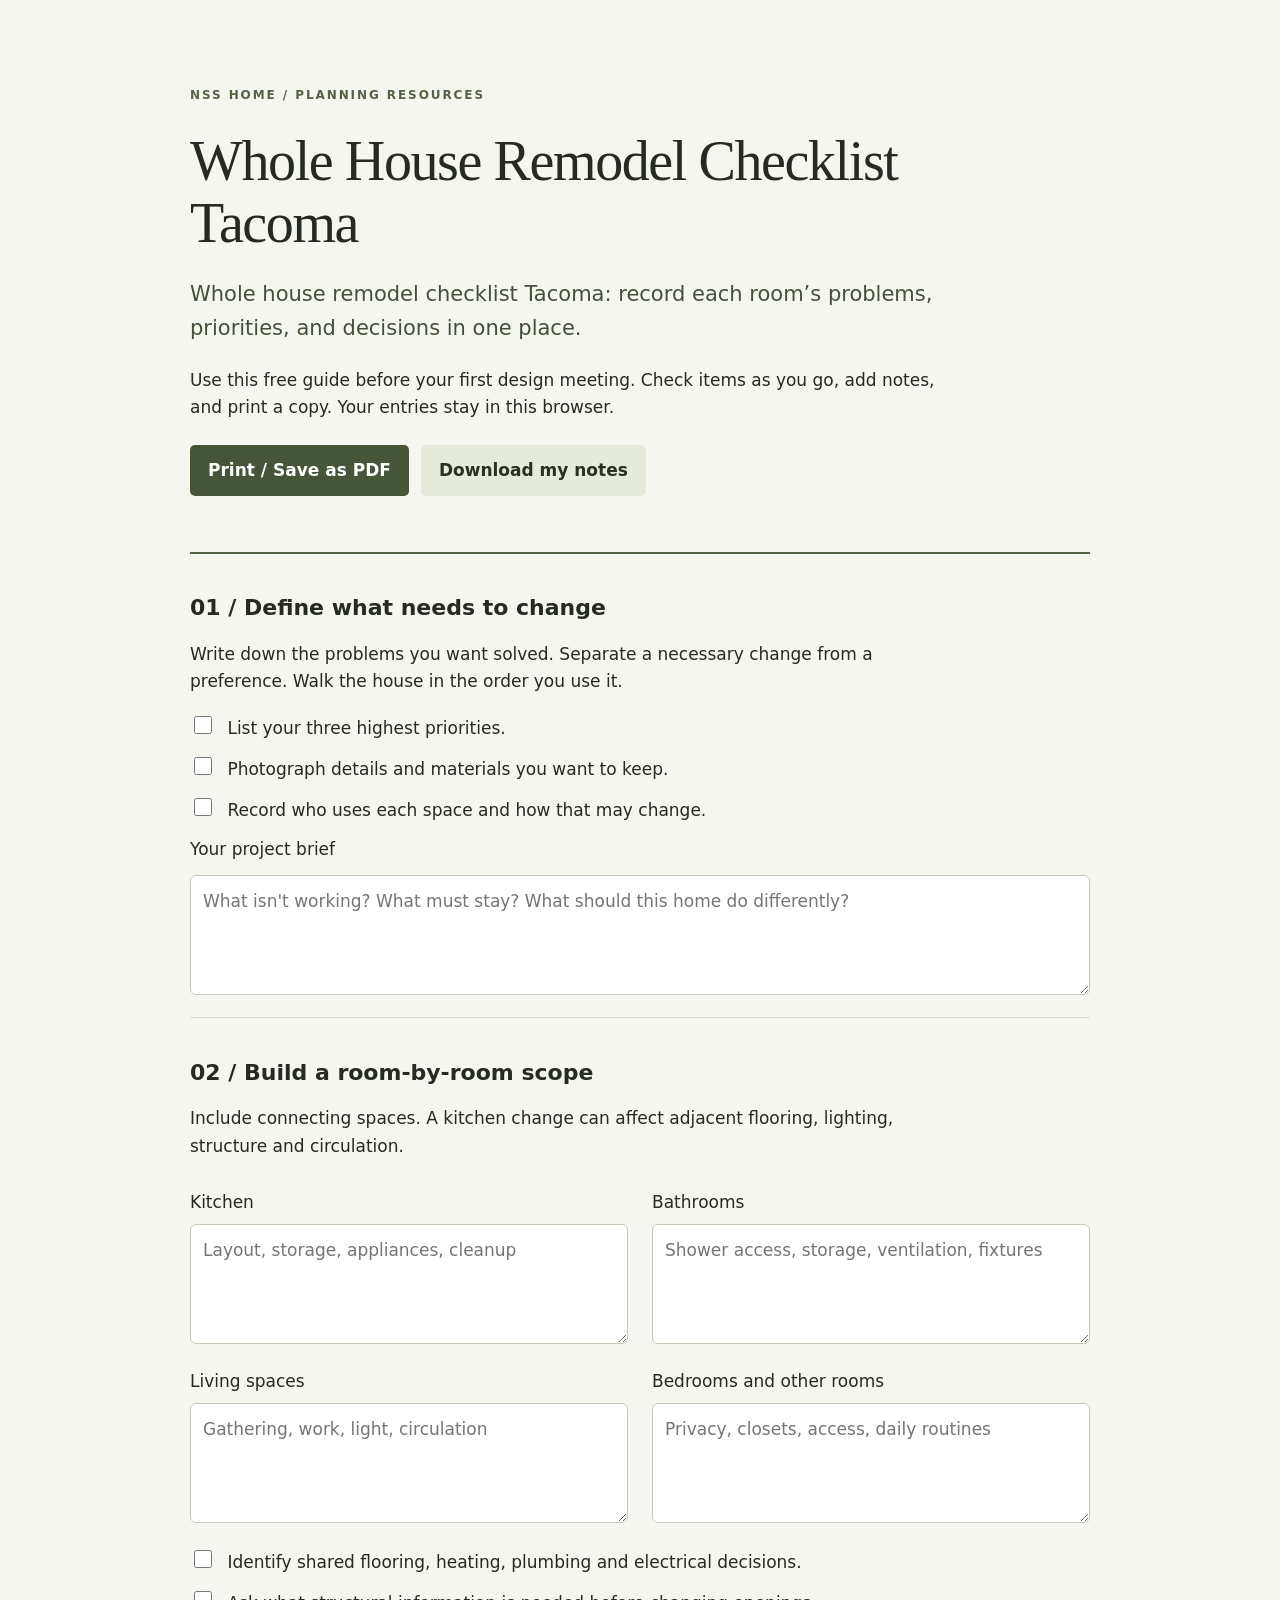
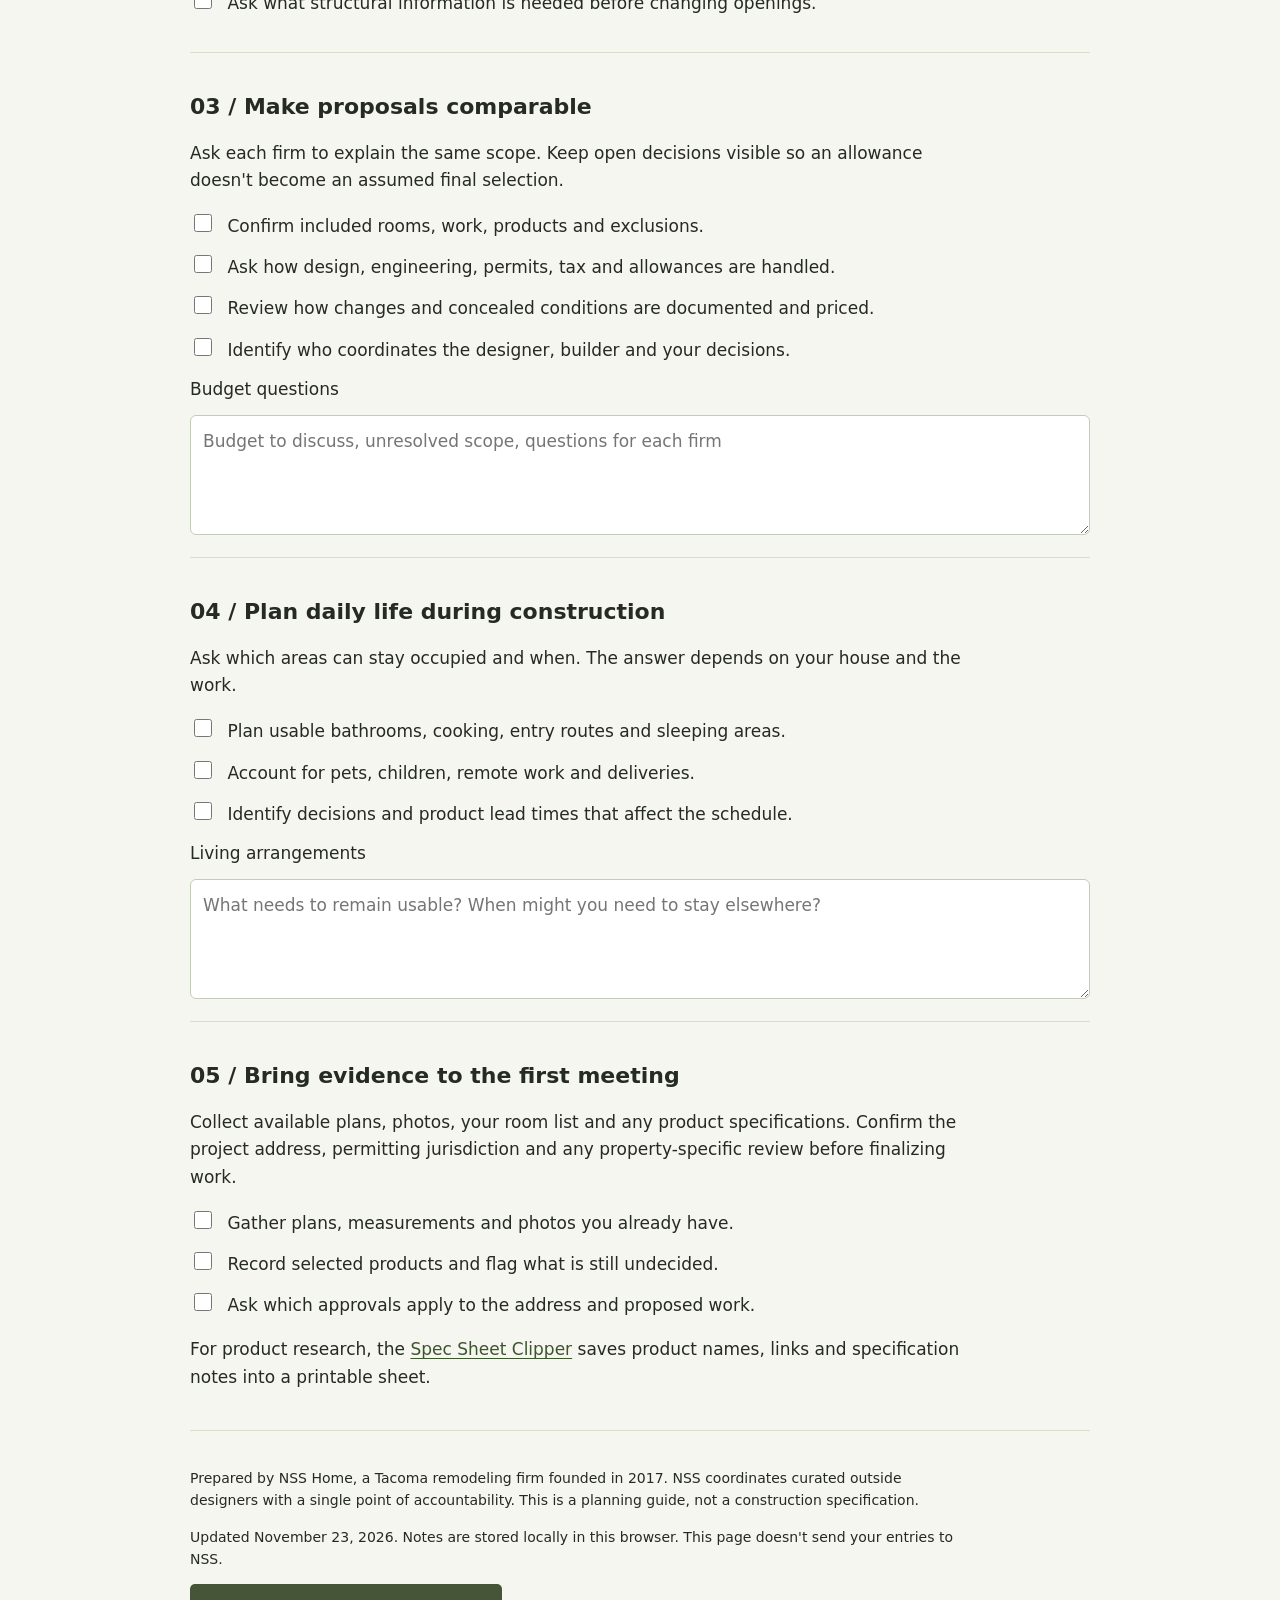
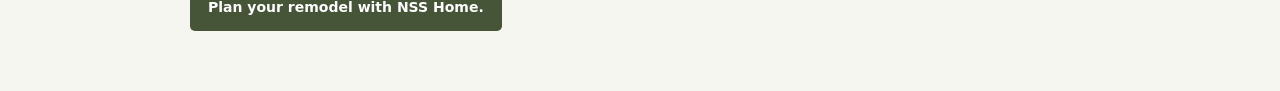
==== index.html @ 5cb838ed "Publish NSS remodel checklist and Spec Sheet Clipper resources" ====
<!doctype html><html lang="en"><head><meta charset="utf-8"><meta name="viewport" content="width=device-width,initial-scale=1"><title>Whole House Remodel Checklist Tacoma | NSS Home</title><meta name="description" content="Whole house remodel checklist Tacoma: a free room-by-room planning guide. Define scope, selections, budget questions and living arrangements before construction."><meta name="robots" content="index,follow"><link rel="canonical" href="https://noblesolidsurface-lang.github.io/nss-remodel-planning/"><link rel="stylesheet" href="style.css"></head><body><main><header><span class="brand">NSS HOME / PLANNING RESOURCES</span><h1>Whole House Remodel Checklist Tacoma</h1><p class="lead">Whole house remodel checklist Tacoma: record each room’s problems, priorities, and decisions in one place.</p><p>Use this free guide before your first design meeting. Check items as you go, add notes, and print a copy. Your entries stay in this browser.</p><div class="actions"><button id="print">Print / Save as PDF</button><button id="download" class="secondary">Download my notes</button></div></header>
<section><h2>01 / Define what needs to change</h2><p>Write down the problems you want solved. Separate a necessary change from a preference. Walk the house in the order you use it.</p><label><input type="checkbox" id="goals"> List your three highest priorities.</label><label><input type="checkbox" id="keep"> Photograph details and materials you want to keep.</label><label><input type="checkbox" id="people"> Record who uses each space and how that may change.</label><label for="brief">Your project brief</label><textarea id="brief" placeholder="What isn't working? What must stay? What should this home do differently?"></textarea></section>
<section><h2>02 / Build a room-by-room scope</h2><p>Include connecting spaces. A kitchen change can affect adjacent flooring, lighting, structure and circulation.</p><div class="rooms"><label>Kitchen<textarea id="kitchen" placeholder="Layout, storage, appliances, cleanup"></textarea></label><label>Bathrooms<textarea id="baths" placeholder="Shower access, storage, ventilation, fixtures"></textarea></label><label>Living spaces<textarea id="living" placeholder="Gathering, work, light, circulation"></textarea></label><label>Bedrooms and other rooms<textarea id="other" placeholder="Privacy, closets, access, daily routines"></textarea></label></div><label><input type="checkbox" id="systems"> Identify shared flooring, heating, plumbing and electrical decisions.</label><label><input type="checkbox" id="structure"> Ask what structural information is needed before changing openings.</label></section>
<section><h2>03 / Make proposals comparable</h2><p>Ask each firm to explain the same scope. Keep open decisions visible so an allowance doesn't become an assumed final selection.</p><label><input type="checkbox" id="scope"> Confirm included rooms, work, products and exclusions.</label><label><input type="checkbox" id="fees"> Ask how design, engineering, permits, tax and allowances are handled.</label><label><input type="checkbox" id="changes"> Review how changes and concealed conditions are documented and priced.</label><label><input type="checkbox" id="owner"> Identify who coordinates the designer, builder and your decisions.</label><label for="budget">Budget questions</label><textarea id="budget" placeholder="Budget to discuss, unresolved scope, questions for each firm"></textarea></section>
<section><h2>04 / Plan daily life during construction</h2><p>Ask which areas can stay occupied and when. The answer depends on your house and the work.</p><label><input type="checkbox" id="access"> Plan usable bathrooms, cooking, entry routes and sleeping areas.</label><label><input type="checkbox" id="pets"> Account for pets, children, remote work and deliveries.</label><label><input type="checkbox" id="schedule"> Identify decisions and product lead times that affect the schedule.</label><label for="life">Living arrangements</label><textarea id="life" placeholder="What needs to remain usable? When might you need to stay elsewhere?"></textarea></section>
<section><h2>05 / Bring evidence to the first meeting</h2><p>Collect available plans, photos, your room list and any product specifications. Confirm the project address, permitting jurisdiction and any property-specific review before finalizing work.</p><label><input type="checkbox" id="docs"> Gather plans, measurements and photos you already have.</label><label><input type="checkbox" id="selections"> Record selected products and flag what is still undecided.</label><label><input type="checkbox" id="approval"> Ask which approvals apply to the address and proposed work.</label><p>For product research, the <a href="spec-sheet-clipper/">Spec Sheet Clipper</a> saves product names, links and specification notes into a printable sheet.</p></section>
<p id="status" role="status" aria-live="polite"></p><footer><p>Prepared by NSS Home, a Tacoma remodeling firm founded in 2017. NSS coordinates curated outside designers with a single point of accountability. This is a planning guide, not a construction specification.</p><p>Updated November 23, 2026. Notes are stored locally in this browser. This page doesn't send your entries to NSS.</p><a class="button" href="https://nsshome.co/whole-house-remodeling">Plan your remodel with NSS Home.</a></footer></main><script src="checklist.js"></script></body></html>
---- style.css ----
:root{font:17px/1.6 system-ui,sans-serif;color:#252a22;background:#f6f6f0}*{box-sizing:border-box}body{margin:0}main{width:min(100% - 40px,900px);margin:60px auto}header{padding:20px 0 32px;border-bottom:2px solid #556246}.brand{font-size:12px;letter-spacing:.16em;font-weight:750;color:#556246}h1{font:clamp(34px,5vw,56px)/1.1 Georgia,serif;max-width:800px;letter-spacing:-.025em;margin:24px 0}h2{font-size:22px;line-height:1.3}h3{font-size:18px}.lead{font-size:21px;color:#43513a}section{padding:22px 0;border-bottom:1px solid #d8dece}p{max-width:780px}label{display:block;margin:12px 0}input[type=checkbox]{width:18px;height:18px;margin-right:10px;accent-color:#465c36}textarea{font:inherit;display:block;width:100%;min-height:120px;padding:12px;border:1px solid #c4cdb9;border-radius:6px;resize:vertical;background:#fff;color:inherit;margin-top:8px}.rooms{display:grid;grid-template-columns:1fr 1fr;gap:0 24px}.actions{display:flex;flex-wrap:wrap;gap:12px;margin:24px 0}button,.button{font:inherit;font-weight:650;padding:12px 18px;background:#465538;color:#fff;border:0;border-radius:5px;cursor:pointer;display:inline-block;text-decoration:none}button.secondary{background:#e5eadc;color:#273220}a{color:#3d552e;text-underline-offset:3px}button:focus-visible,a:focus-visible{outline:3px solid #c18d30;outline-offset:4px}footer{margin-top:36px;font-size:14px}li{margin:10px 0}.callout{background:#e8eddf;padding:20px;border-radius:8px}code{font-size:.9em}#status{font-size:14px}@media(max-width:620px){main{margin-top:24px}.rooms{grid-template-columns:1fr}}@media print{body{background:#fff}main{width:100%;margin:0;font-size:11pt}h1{font-size:26pt}.actions,#status{display:none}section{break-inside:avoid}textarea{border:1px solid #aaa;min-height:60px}footer .button{background:transparent;color:black;padding:0}}
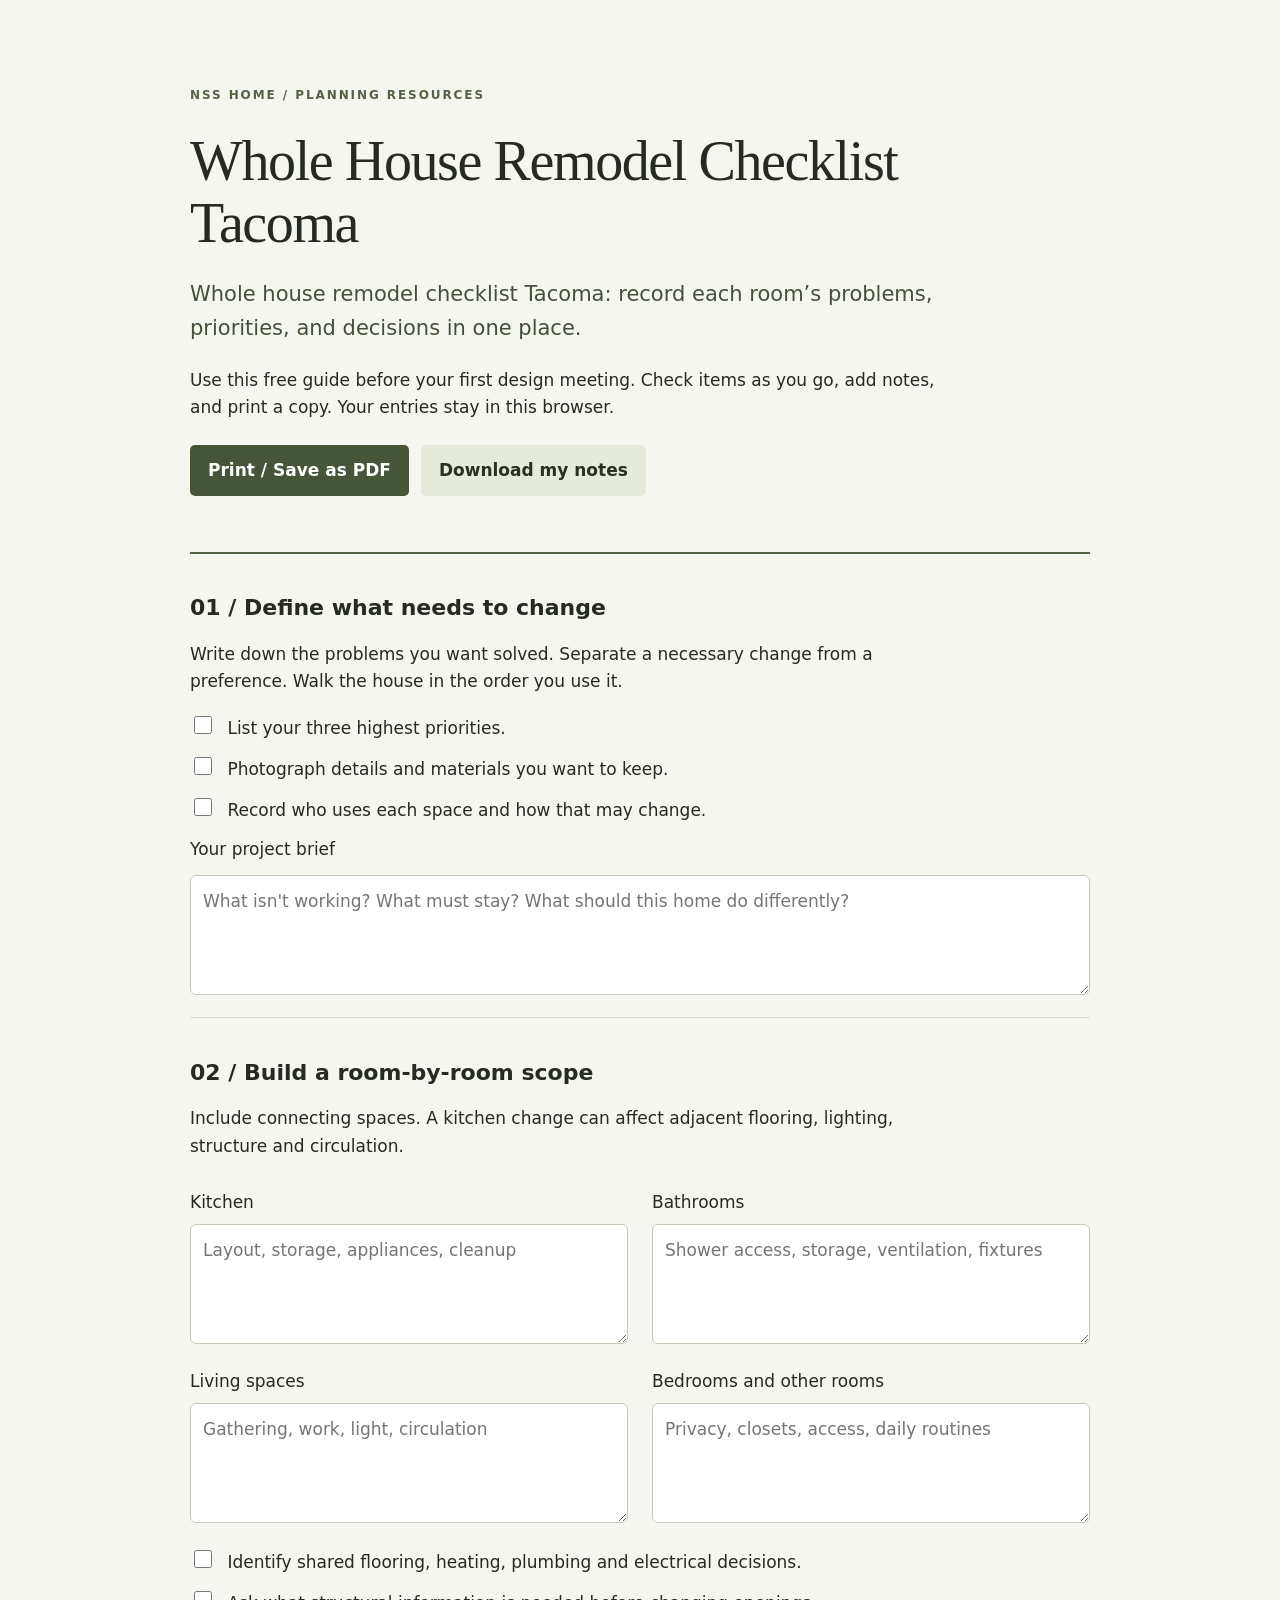
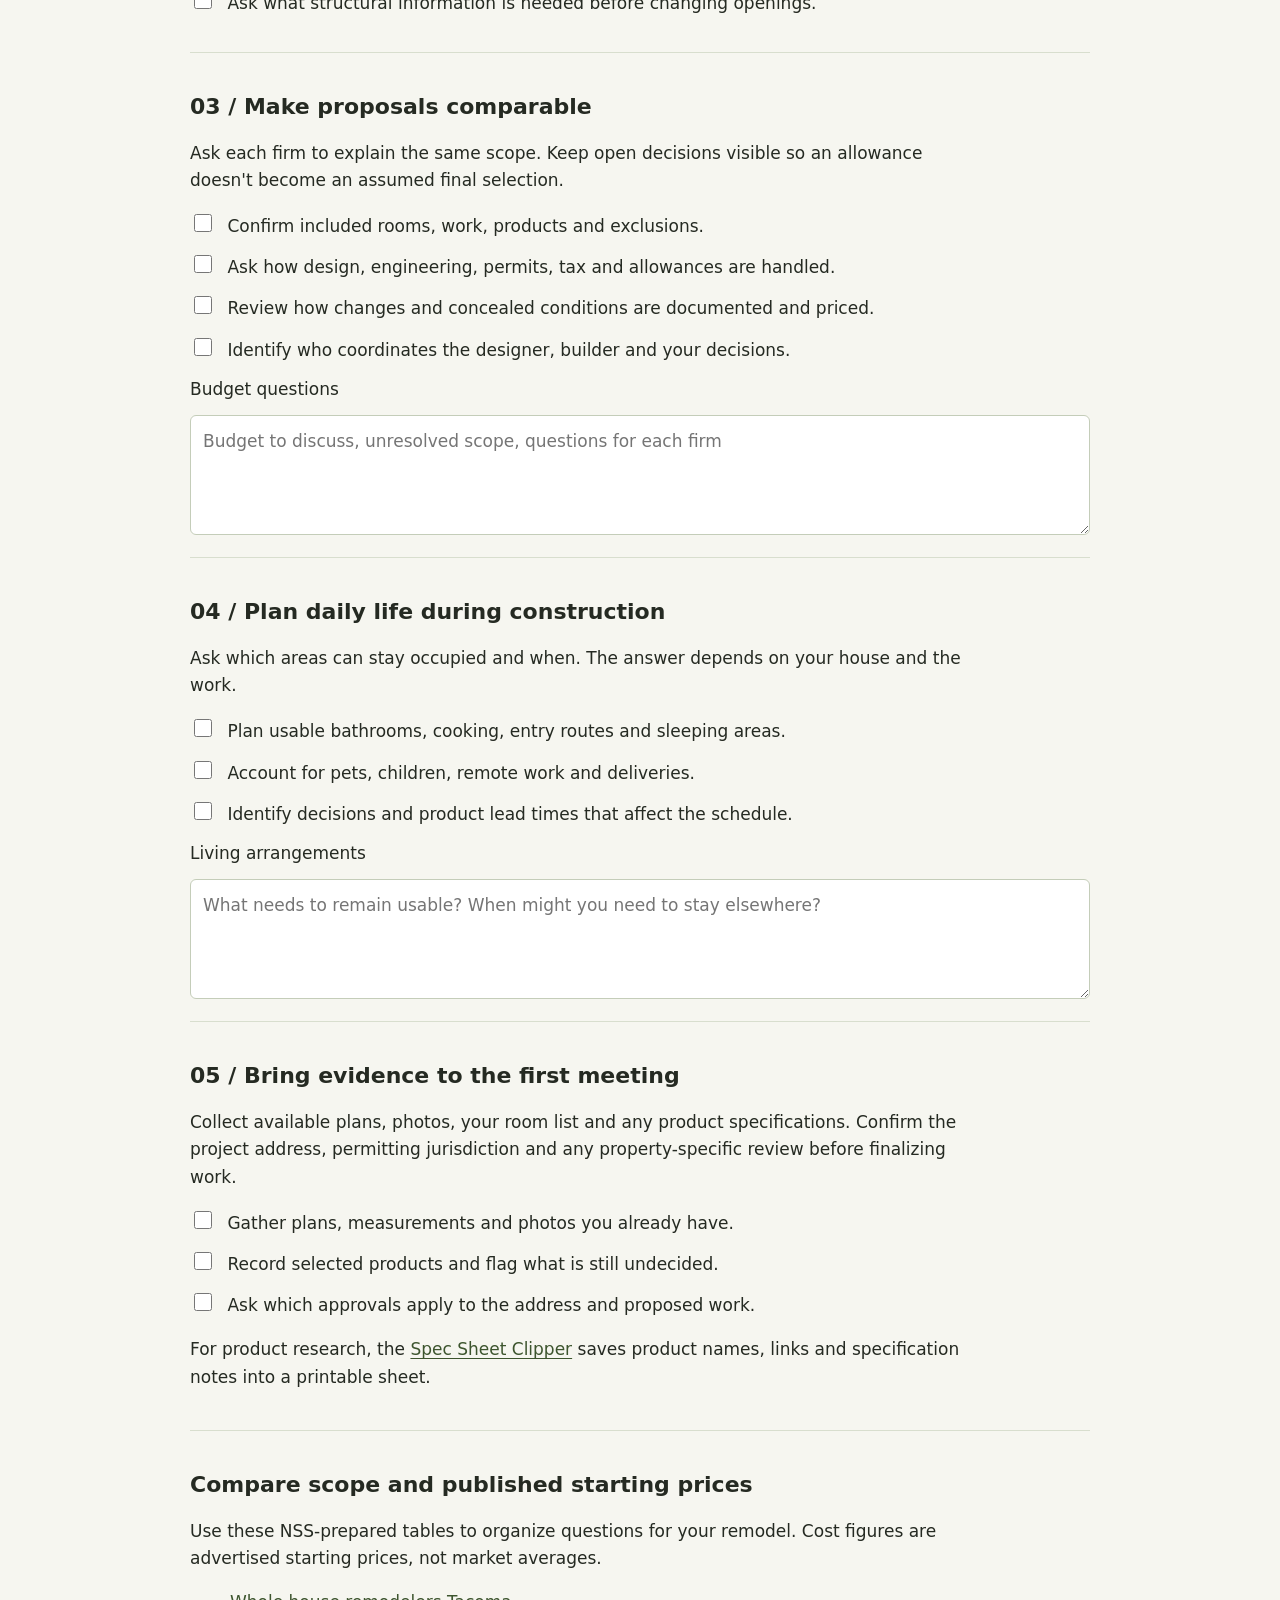
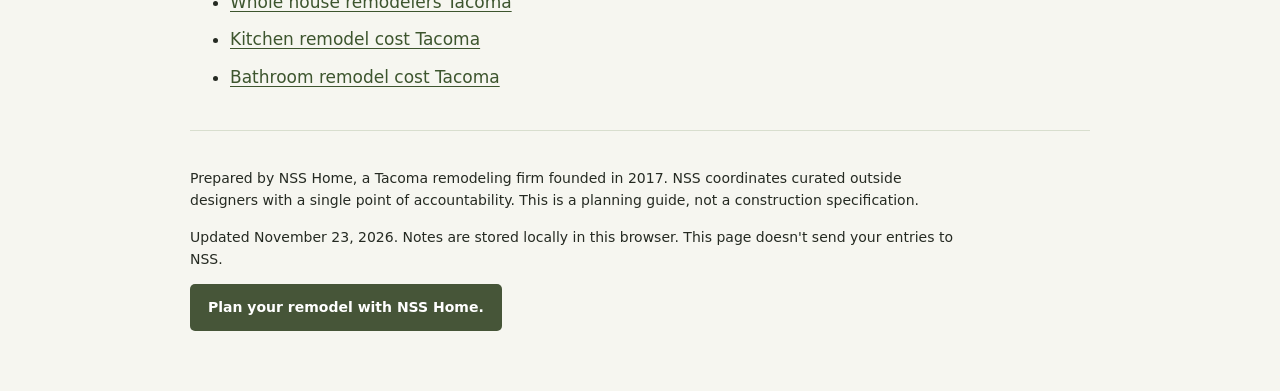
==== commit 58aefeb2: "Link public scope and cost comparison resources" ====
--- a/index.html
+++ b/index.html
@@ -4,4 +4,5 @@
 <section><h2>03 / Make proposals comparable</h2><p>Ask each firm to explain the same scope. Keep open decisions visible so an allowance doesn't become an assumed final selection.</p><label><input type="checkbox" id="scope"> Confirm included rooms, work, products and exclusions.</label><label><input type="checkbox" id="fees"> Ask how design, engineering, permits, tax and allowances are handled.</label><label><input type="checkbox" id="changes"> Review how changes and concealed conditions are documented and priced.</label><label><input type="checkbox" id="owner"> Identify who coordinates the designer, builder and your decisions.</label><label for="budget">Budget questions</label><textarea id="budget" placeholder="Budget to discuss, unresolved scope, questions for each firm"></textarea></section>
 <section><h2>04 / Plan daily life during construction</h2><p>Ask which areas can stay occupied and when. The answer depends on your house and the work.</p><label><input type="checkbox" id="access"> Plan usable bathrooms, cooking, entry routes and sleeping areas.</label><label><input type="checkbox" id="pets"> Account for pets, children, remote work and deliveries.</label><label><input type="checkbox" id="schedule"> Identify decisions and product lead times that affect the schedule.</label><label for="life">Living arrangements</label><textarea id="life" placeholder="What needs to remain usable? When might you need to stay elsewhere?"></textarea></section>
 <section><h2>05 / Bring evidence to the first meeting</h2><p>Collect available plans, photos, your room list and any product specifications. Confirm the project address, permitting jurisdiction and any property-specific review before finalizing work.</p><label><input type="checkbox" id="docs"> Gather plans, measurements and photos you already have.</label><label><input type="checkbox" id="selections"> Record selected products and flag what is still undecided.</label><label><input type="checkbox" id="approval"> Ask which approvals apply to the address and proposed work.</label><p>For product research, the <a href="spec-sheet-clipper/">Spec Sheet Clipper</a> saves product names, links and specification notes into a printable sheet.</p></section>
+<section><h2>Compare scope and published starting prices</h2><p>Use these NSS-prepared tables to organize questions for your remodel. Cost figures are advertised starting prices, not market averages.</p><ul><li><a href="https://docs.google.com/spreadsheets/d/e/2PACX-1vRPjMd28ysAgBw4f4ccbwnAqnriAqnynPfVBSU96x7ly3Xw6yN7V-mkZ8LARFzZKWRUo72lEXqlzk6i/pubhtml">Whole house remodelers Tacoma</a></li><li><a href="https://docs.google.com/spreadsheets/d/e/2PACX-1vRjqehjKdVnIMnTybtgyop7CWFAAEP0QRVKtJn5NsxWeaichd2_z7Z6P3InUzNEsBuiLfPkLgPuxtSP/pubhtml">Kitchen remodel cost Tacoma</a></li><li><a href="https://docs.google.com/spreadsheets/d/e/2PACX-1vTk0VR9Z2WY9aI72uw8Iz1-2A0C-FLPkVpGe7Zye8ZQJ_ky8Nk18pbnwGiViK1NYtrDgKAX6Sium7Nv/pubhtml">Bathroom remodel cost Tacoma</a></li></ul></section>
 <p id="status" role="status" aria-live="polite"></p><footer><p>Prepared by NSS Home, a Tacoma remodeling firm founded in 2017. NSS coordinates curated outside designers with a single point of accountability. This is a planning guide, not a construction specification.</p><p>Updated November 23, 2026. Notes are stored locally in this browser. This page doesn't send your entries to NSS.</p><a class="button" href="https://nsshome.co/whole-house-remodeling">Plan your remodel with NSS Home.</a></footer></main><script src="checklist.js"></script></body></html>
